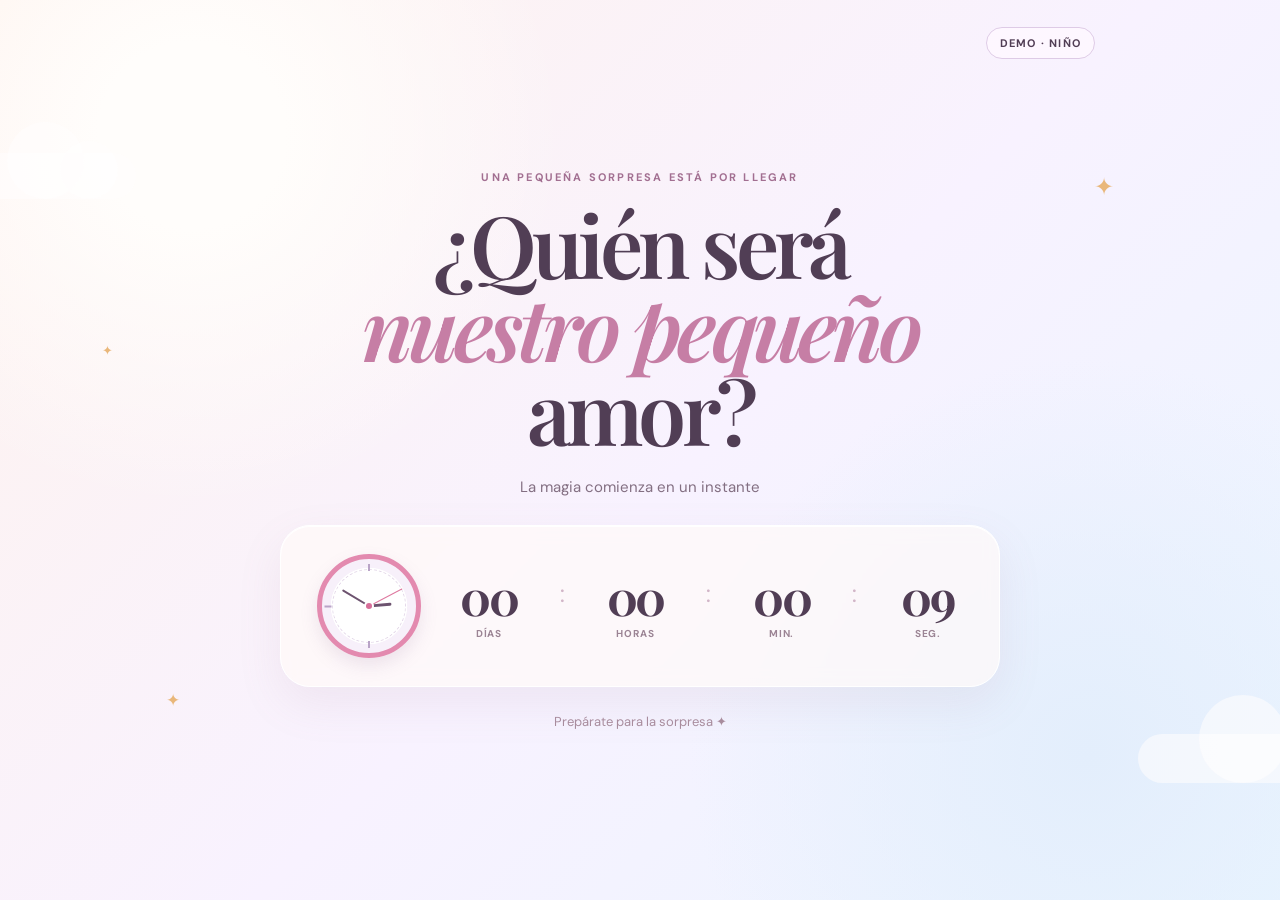
==== demo-boy/index.html @ 88965051 "Add boy and girl demo routes" ====
<!doctype html>
<html lang="es">
  <head>
    <meta charset="UTF-8" />
    <meta name="viewport" content="width=device-width, initial-scale=1.0" />
    <meta name="theme-color" content="#fff9f4" />
    <meta name="description" content="Demostración de revelación: niño." />
    <title>Una dulce sorpresa · Demo niño</title>
    <link rel="stylesheet" href="../assets/styles.css" />
  </head>
  <body>
    <canvas id="celebration-canvas" aria-hidden="true"></canvas>
    <div class="sky-decoration" aria-hidden="true"><span class="cloud cloud-one"></span><span class="cloud cloud-two"></span><span class="spark spark-one">✦</span><span class="spark spark-two">✦</span><span class="spark spark-three">✦</span></div>
    <main class="reveal-shell" aria-live="polite">
      <div class="demo-badge">Demo · niño</div><p class="eyebrow">Una pequeña sorpresa está por llegar</p>
      <h1 class="hero-title">¿Quién será<br /><em>nuestro pequeño</em><br />amor?</h1><p class="event-note">La magia comienza en un instante</p>
      <section class="countdown-card" aria-label="Cuenta regresiva"><div class="clock" aria-hidden="true"><span class="clock-dot"></span><span class="hand hand-hour"></span><span class="hand hand-minute"></span><span class="hand hand-second"></span><span class="tick t12"></span><span class="tick t3"></span><span class="tick t6"></span><span class="tick t9"></span></div><div class="counter" aria-label="Tiempo restante"><div><strong id="days">00</strong><span>días</span></div><i>:</i><div><strong id="hours">00</strong><span>horas</span></div><i>:</i><div><strong id="minutes">00</strong><span>min.</span></div><i>:</i><div><strong id="seconds">10</strong><span>seg.</span></div></div></section>
      <p class="tiny-note">Prepárate para la sorpresa ✦</p>
    </main>
    <section class="reveal-panel" aria-hidden="true"><div class="reveal-glow"></div><div class="balloon b-one"></div><div class="balloon b-two"></div><div class="balloon b-three"></div><div class="reveal-copy"><p class="eyebrow">La espera terminó</p><h2>¡Es un niño!</h2><p>Te esperamos con mucho amor.</p><button class="restart-button" id="restart" type="button">Ver la demo otra vez <span>↻</span></button></div></section>
    <script>window.REVEAL_CONFIG={mode:'demo',demoDurationMs:10000,result:'boy',title:'¡Es un niño!',subtitle:'Te esperamos con mucho amor.'};</script>
    <script src="../assets/reveal.js"></script>
  </body>
</html>
---- assets/styles.css ----
@import url('https://fonts.googleapis.com/css2?family=DM+Sans:wght@400;500;700&family=Playfair+Display:ital,wght@0,600;0,700;1,600&display=swap');
:root { --ink:#513e55; --peach:#f7ddd1; --lavender:#e9e0f5; --paper:#fffaf6; --pink:#ee95bc; --pink-deep:#bd4f85; }
* { box-sizing:border-box; }
body { margin:0; min-height:100vh; overflow-x:hidden; color:var(--ink); background:radial-gradient(circle at 15% 15%,#fffdfb 0 7%,transparent 28%),radial-gradient(circle at 85% 84%,#e3eefc 0,transparent 30%),linear-gradient(135deg,#fff3ed,#f8f2ff 53%,#e9f5ff); font-family:'DM Sans',sans-serif; }
.reveal-shell { width:min(910px,92vw); min-height:100vh; margin:auto; display:flex; flex-direction:column; align-items:center; justify-content:center; text-align:center; position:relative; z-index:2; padding:45px 0; }
.demo-badge { position:absolute; top:27px; right:0; border:1px solid #decbe6; background:#fff9ffb8; border-radius:999px; padding:8px 13px; font-size:11px; font-weight:700; letter-spacing:.11em; text-transform:uppercase; }
.eyebrow { margin:0 0 18px; color:#a26f91; font-size:11px; font-weight:700; text-transform:uppercase; letter-spacing:.2em; }
.hero-title { margin:0; font-family:'Playfair Display',Georgia,serif; font-size:clamp(44px,7.5vw,86px); font-weight:600; line-height:.97; letter-spacing:-.055em; }
.hero-title em { color:#c67ea5; font-weight:600; }
.event-note { margin:25px 0 28px; font-size:15px; color:#836f82; }
.countdown-card { width:min(720px,100%); padding:28px 36px; display:flex; align-items:center; gap:33px; border:1px solid #fff; border-radius:30px; background:#fffaf8b8; box-shadow:0 17px 45px #9d78921b, inset 0 1px #fff; backdrop-filter:blur(8px); }
.clock { flex:none; position:relative; width:104px; height:104px; border:5px solid #d4c4e2; border-radius:50%; background:radial-gradient(circle,#fff 0 57%,#f7f0fa 58%); box-shadow:0 8px 17px #8d709827; }
.clock::after { content:''; position:absolute; inset:10px; border:1px dashed #e4d8e9; border-radius:50%; }
.hand { transform-origin:50% 100%; position:absolute; left:calc(50% - 1px); bottom:50%; width:2px; background:#6d536f; z-index:2; border-radius:10px; transition:transform .1s linear; }
.hand-second { height:37px; background:#de789f; width:1px; left:50%; }.hand-minute { height:31px; }.hand-hour { height:22px; width:3px; left:calc(50% - 1.5px); }
.clock-dot { position:absolute; z-index:3; left:calc(50% - 5px); top:calc(50% - 5px); width:10px; height:10px; border:2px solid white; background:#d76e99; border-radius:50%; }.tick { position:absolute; z-index:1; background:#b9a4c7; width:2px; height:7px; left:calc(50% - 1px); }.t12 { top:5px }.t6 { bottom:5px }.t3 { right:5px; top:calc(50% - 3px); transform:rotate(90deg) }.t9 { left:5px; top:calc(50% - 3px); transform:rotate(90deg) }
.counter { flex:1; display:flex; justify-content:space-between; align-items:flex-start; text-align:center; }.counter div { min-width:70px; }.counter strong { display:block; font-family:'Playfair Display',serif; font-size:clamp(31px,4.2vw,48px); line-height:1; letter-spacing:-.05em; }.counter span { display:block; margin-top:7px; color:#9b8494; font-size:10px; font-weight:700; letter-spacing:.08em; text-transform:uppercase; }.counter i { color:#d2b6c8; font-size:24px; font-style:normal; padding-top:6px; }.tiny-note { margin:26px 0 0; color:#a98d9e; font-size:13px; }
.sky-decoration>* { position:fixed; pointer-events:none; }.cloud { border-radius:999px; background:#fffdfd92; filter:blur(.2px); }.cloud::before,.cloud::after { content:''; position:absolute; border-radius:50%; background:inherit; }.cloud-one { width:170px; height:46px; left:-34px; top:17%; }.cloud-one::before { width:77px; height:77px; left:41px; bottom:0; }.cloud-one::after { width:58px; height:58px; left:94px; bottom:0; }.cloud-two { width:180px; height:49px; right:-38px; bottom:13%; }.cloud-two::before { width:88px; height:88px; right:31px; bottom:0; }.spark { color:#e9b77a; font-size:24px; }.spark-one { top:19%; right:13%; }.spark-two { bottom:21%; left:13%; font-size:17px; }.spark-three { top:38%; left:8%; font-size:13px; }
.final-seconds .countdown-card { animation:pulse 1s ease-in-out infinite; }.final-seconds .clock { border-color:#e38aaf; } @keyframes pulse { 50% { transform:scale(1.018); box-shadow:0 12px 38px #d56d9e40; } }
.reveal-panel { position:fixed; inset:0; z-index:5; display:grid; place-items:center; background:linear-gradient(135deg,#ffe6ef,#f8c8dc 47%,#eaa1c6); clip-path:circle(0% at 50% 50%); transition:clip-path 1.25s cubic-bezier(.22,1,.36,1); overflow:hidden; }.revealed .reveal-panel { clip-path:circle(150% at 50% 50%); }.is-boy .reveal-panel { background:linear-gradient(135deg,#e2f4ff,#b9ddfa 47%,#7cbae8); }.reveal-glow { position:absolute; width:min(75vw,680px); aspect-ratio:1; border-radius:50%; background:#ffffff80; filter:blur(24px); }.reveal-copy { position:relative; text-align:center; padding:24px; }.reveal-copy .eyebrow { color:#a34b74; }.is-boy .reveal-copy .eyebrow { color:#316c9b; }.reveal-copy h2 { margin:0; font:600 clamp(58px,11vw,130px)/.9 'Playfair Display',serif; letter-spacing:-.075em; color:#9d3f6f; }.is-boy .reveal-copy h2 { color:#28628e; }.reveal-copy p:not(.eyebrow) { margin:22px 0 32px; font-size:18px; }.restart-button { display:inline-flex; gap:12px; justify-content:center; align-items:center; border:0; border-radius:999px; padding:14px 23px; background:#fffdfc; color:#88526c; font:700 13px 'DM Sans',sans-serif; letter-spacing:.03em; text-decoration:none; box-shadow:0 10px 24px #97507124; cursor:pointer; transition:transform .2s,box-shadow .2s; }.restart-button:hover { transform:translateY(-2px); box-shadow:0 14px 30px #97507136; }.restart-button span { font-size:18px; }.balloon { position:absolute; width:65px; height:80px; border-radius:50% 50% 48% 48%; background:#fff3f7a8; animation:float 4s ease-in-out infinite; }.balloon::after { content:''; position:absolute; left:50%; top:79px; width:1px; height:130px; background:#ffffff96; transform:rotate(5deg); }.b-one { top:14%; left:13%; }.b-two { top:19%; right:16%; width:42px; height:55px; animation-delay:-1.5s; }.b-three { bottom:14%; right:11%; width:74px; height:91px; animation-delay:-2.5s; }.is-boy .balloon { background:#edf8ffb5; } @keyframes float { 50% { transform:translateY(-20px) rotate(3deg); } }
#celebration-canvas { position:fixed; inset:0; z-index:10; pointer-events:none; }.landing { display:grid; place-items:center; }.landing-card { z-index:1; text-align:center; padding:45px 25px; }.landing-card h1 { margin:0; font:600 clamp(50px,8vw,88px)/.94 'Playfair Display',serif; letter-spacing:-.06em; }.landing-card p { margin:25px 0; color:#836f82; }.orb,.star { position:fixed; pointer-events:none; }.orb { border-radius:50%; filter:blur(.2px); }.orb-one { width:320px; height:320px; background:#f5d8e4a8; top:-90px; left:-75px; }.orb-two { width:260px; height:260px; background:#d9eafb; bottom:-80px; right:-50px; }.star { color:#e8b877; font-size:25px; }.s-one { top:22%; right:19%; }.s-two { bottom:23%; left:19%; }
@media (max-width:620px) { .reveal-shell { justify-content:flex-start; padding-top:110px; }.demo-badge { right:50%; transform:translateX(50%); }.countdown-card { padding:23px 12px 24px; flex-direction:column; gap:17px; border-radius:25px; }.clock { width:88px; height:88px; }.hand-second { height:30px; }.hand-minute { height:26px; }.hand-hour { height:18px; }.counter { width:100%; }.counter div { min-width:0; }.counter strong { font-size:32px; }.counter i { font-size:18px; }.counter span { font-size:8px; }.hero-title { font-size:49px; }.balloon { transform:scale(.75); }.b-one { left:0; }.b-two { right:2%; }.b-three { right:-2%; } }
@media (prefers-reduced-motion:reduce) { *,*::before,*::after { animation-duration:.001ms!important; transition-duration:.001ms!important; } }
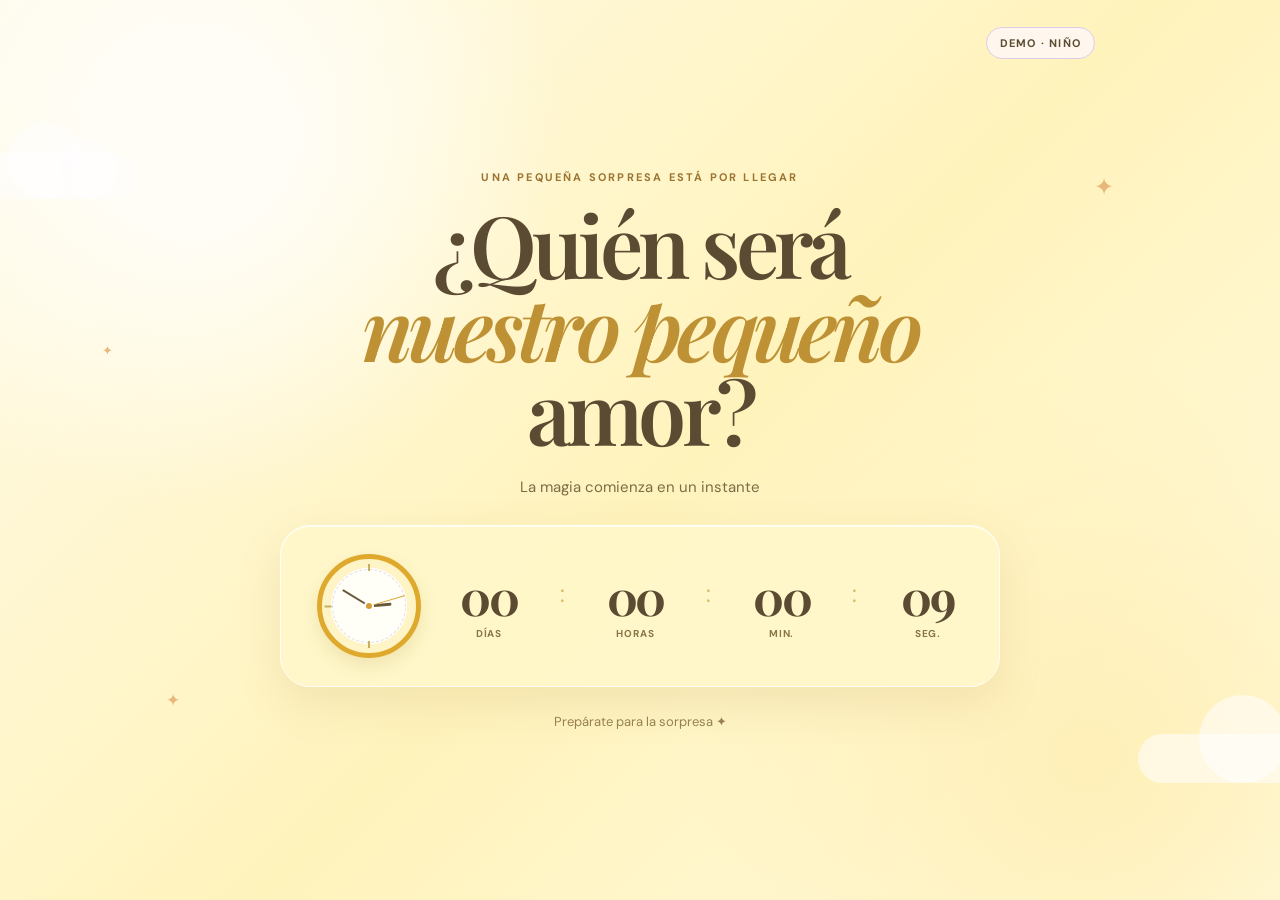
==== commit 644f6f46: "Use baby names in reveal messages" ====
--- a/demo-boy/index.html
+++ b/demo-boy/index.html
@@ -17,8 +17,8 @@
       <section class="countdown-card" aria-label="Cuenta regresiva"><div class="clock" aria-hidden="true"><span class="clock-dot"></span><span class="hand hand-hour"></span><span class="hand hand-minute"></span><span class="hand hand-second"></span><span class="tick t12"></span><span class="tick t3"></span><span class="tick t6"></span><span class="tick t9"></span></div><div class="counter" aria-label="Tiempo restante"><div><strong id="days">00</strong><span>días</span></div><i>:</i><div><strong id="hours">00</strong><span>horas</span></div><i>:</i><div><strong id="minutes">00</strong><span>min.</span></div><i>:</i><div><strong id="seconds">10</strong><span>seg.</span></div></div></section>
       <p class="tiny-note">Prepárate para la sorpresa ✦</p>
     </main>
-    <section class="reveal-panel" aria-hidden="true"><div class="reveal-glow"></div><div class="balloon b-one"></div><div class="balloon b-two"></div><div class="balloon b-three"></div><div class="reveal-copy"><p class="eyebrow">La espera terminó</p><h2>¡Es un niño!</h2><p>Te esperamos con mucho amor.</p><button class="restart-button" id="restart" type="button">Ver la demo otra vez <span>↻</span></button></div></section>
-    <script>window.REVEAL_CONFIG={mode:'demo',demoDurationMs:10000,result:'boy',title:'¡Es un niño!',subtitle:'Te esperamos con mucho amor.'};</script>
+    <section class="reveal-panel" aria-hidden="true"><div class="reveal-glow"></div><div class="balloon b-one"></div><div class="balloon b-two"></div><div class="balloon b-three"></div><div class="reveal-copy"><p class="eyebrow">La espera terminó</p><h2>Logan José</h2><p>Te esperamos con mucho amor.</p><button class="restart-button" id="restart" type="button">Ver la demo otra vez <span>↻</span></button></div></section>
+    <script>window.REVEAL_CONFIG={mode:'demo',demoDurationMs:10000,result:'boy',title:'Logan José',subtitle:'Te esperamos con mucho amor.'};</script>
     <script src="../assets/reveal.js"></script>
   </body>
 </html>
--- a/assets/styles.css
+++ b/assets/styles.css
@@ -1,22 +1,22 @@
 @import url('https://fonts.googleapis.com/css2?family=DM+Sans:wght@400;500;700&family=Playfair+Display:ital,wght@0,600;0,700;1,600&display=swap');
-:root { --ink:#513e55; --peach:#f7ddd1; --lavender:#e9e0f5; --paper:#fffaf6; --pink:#ee95bc; --pink-deep:#bd4f85; }
+:root { --ink:#5b4b32; --butter:#fff1a8; --butter-deep:#d5a83d; --paper:#fffdf4; }
 * { box-sizing:border-box; }
-body { margin:0; min-height:100vh; overflow-x:hidden; color:var(--ink); background:radial-gradient(circle at 15% 15%,#fffdfb 0 7%,transparent 28%),radial-gradient(circle at 85% 84%,#e3eefc 0,transparent 30%),linear-gradient(135deg,#fff3ed,#f8f2ff 53%,#e9f5ff); font-family:'DM Sans',sans-serif; }
+body { margin:0; min-height:100vh; overflow-x:hidden; color:var(--ink); background:radial-gradient(circle at 15% 15%,#fffdf6 0 7%,transparent 28%),radial-gradient(circle at 85% 84%,#fff0b8 0,transparent 30%),linear-gradient(135deg,#fffbea,#fff3bc 53%,#fff9df); font-family:'DM Sans',sans-serif; }
 .reveal-shell { width:min(910px,92vw); min-height:100vh; margin:auto; display:flex; flex-direction:column; align-items:center; justify-content:center; text-align:center; position:relative; z-index:2; padding:45px 0; }
 .demo-badge { position:absolute; top:27px; right:0; border:1px solid #decbe6; background:#fff9ffb8; border-radius:999px; padding:8px 13px; font-size:11px; font-weight:700; letter-spacing:.11em; text-transform:uppercase; }
-.eyebrow { margin:0 0 18px; color:#a26f91; font-size:11px; font-weight:700; text-transform:uppercase; letter-spacing:.2em; }
+.eyebrow { margin:0 0 18px; color:#9b7432; font-size:11px; font-weight:700; text-transform:uppercase; letter-spacing:.2em; }
 .hero-title { margin:0; font-family:'Playfair Display',Georgia,serif; font-size:clamp(44px,7.5vw,86px); font-weight:600; line-height:.97; letter-spacing:-.055em; }
-.hero-title em { color:#c67ea5; font-weight:600; }
-.event-note { margin:25px 0 28px; font-size:15px; color:#836f82; }
-.countdown-card { width:min(720px,100%); padding:28px 36px; display:flex; align-items:center; gap:33px; border:1px solid #fff; border-radius:30px; background:#fffaf8b8; box-shadow:0 17px 45px #9d78921b, inset 0 1px #fff; backdrop-filter:blur(8px); }
-.clock { flex:none; position:relative; width:104px; height:104px; border:5px solid #d4c4e2; border-radius:50%; background:radial-gradient(circle,#fff 0 57%,#f7f0fa 58%); box-shadow:0 8px 17px #8d709827; }
+.hero-title em { color:#bf9135; font-weight:600; }
+.event-note { margin:25px 0 28px; font-size:15px; color:#7d6c46; }
+.countdown-card { width:min(720px,100%); padding:28px 36px; display:flex; align-items:center; gap:33px; border:1px solid #fffdf4; border-radius:30px; background:#fff7cbd9; box-shadow:0 17px 45px #9c7b2c20, inset 0 1px #fffef3; backdrop-filter:blur(8px); }
+.clock { flex:none; position:relative; width:104px; height:104px; border:5px solid #e5c662; border-radius:50%; background:radial-gradient(circle,#fffef7 0 57%,#fff4c5 58%); box-shadow:0 8px 17px #9c7b2c27; }
 .clock::after { content:''; position:absolute; inset:10px; border:1px dashed #e4d8e9; border-radius:50%; }
-.hand { transform-origin:50% 100%; position:absolute; left:calc(50% - 1px); bottom:50%; width:2px; background:#6d536f; z-index:2; border-radius:10px; transition:transform .1s linear; }
-.hand-second { height:37px; background:#de789f; width:1px; left:50%; }.hand-minute { height:31px; }.hand-hour { height:22px; width:3px; left:calc(50% - 1.5px); }
-.clock-dot { position:absolute; z-index:3; left:calc(50% - 5px); top:calc(50% - 5px); width:10px; height:10px; border:2px solid white; background:#d76e99; border-radius:50%; }.tick { position:absolute; z-index:1; background:#b9a4c7; width:2px; height:7px; left:calc(50% - 1px); }.t12 { top:5px }.t6 { bottom:5px }.t3 { right:5px; top:calc(50% - 3px); transform:rotate(90deg) }.t9 { left:5px; top:calc(50% - 3px); transform:rotate(90deg) }
-.counter { flex:1; display:flex; justify-content:space-between; align-items:flex-start; text-align:center; }.counter div { min-width:70px; }.counter strong { display:block; font-family:'Playfair Display',serif; font-size:clamp(31px,4.2vw,48px); line-height:1; letter-spacing:-.05em; }.counter span { display:block; margin-top:7px; color:#9b8494; font-size:10px; font-weight:700; letter-spacing:.08em; text-transform:uppercase; }.counter i { color:#d2b6c8; font-size:24px; font-style:normal; padding-top:6px; }.tiny-note { margin:26px 0 0; color:#a98d9e; font-size:13px; }
+.hand { transform-origin:50% 100%; position:absolute; left:calc(50% - 1px); bottom:50%; width:2px; background:#68593b; z-index:2; border-radius:10px; transition:transform .1s linear; }
+.hand-second { height:37px; background:#d7a72e; width:1px; left:50%; }.hand-minute { height:31px; }.hand-hour { height:22px; width:3px; left:calc(50% - 1.5px); }
+.clock-dot { position:absolute; z-index:3; left:calc(50% - 5px); top:calc(50% - 5px); width:10px; height:10px; border:2px solid white; background:#d1a035; border-radius:50%; }.tick { position:absolute; z-index:1; background:#c7af62; width:2px; height:7px; left:calc(50% - 1px); }.t12 { top:5px }.t6 { bottom:5px }.t3 { right:5px; top:calc(50% - 3px); transform:rotate(90deg) }.t9 { left:5px; top:calc(50% - 3px); transform:rotate(90deg) }
+.counter { flex:1; display:flex; justify-content:space-between; align-items:flex-start; text-align:center; }.counter div { min-width:70px; }.counter strong { display:block; font-family:'Playfair Display',serif; font-size:clamp(31px,4.2vw,48px); line-height:1; letter-spacing:-.05em; }.counter span { display:block; margin-top:7px; color:#897646; font-size:10px; font-weight:700; letter-spacing:.08em; text-transform:uppercase; }.counter i { color:#d6bd69; font-size:24px; font-style:normal; padding-top:6px; }.tiny-note { margin:26px 0 0; color:#988250; font-size:13px; }
 .sky-decoration>* { position:fixed; pointer-events:none; }.cloud { border-radius:999px; background:#fffdfd92; filter:blur(.2px); }.cloud::before,.cloud::after { content:''; position:absolute; border-radius:50%; background:inherit; }.cloud-one { width:170px; height:46px; left:-34px; top:17%; }.cloud-one::before { width:77px; height:77px; left:41px; bottom:0; }.cloud-one::after { width:58px; height:58px; left:94px; bottom:0; }.cloud-two { width:180px; height:49px; right:-38px; bottom:13%; }.cloud-two::before { width:88px; height:88px; right:31px; bottom:0; }.spark { color:#e9b77a; font-size:24px; }.spark-one { top:19%; right:13%; }.spark-two { bottom:21%; left:13%; font-size:17px; }.spark-three { top:38%; left:8%; font-size:13px; }
-.final-seconds .countdown-card { animation:pulse 1s ease-in-out infinite; }.final-seconds .clock { border-color:#e38aaf; } @keyframes pulse { 50% { transform:scale(1.018); box-shadow:0 12px 38px #d56d9e40; } }
+.final-seconds .countdown-card { animation:pulse 1s ease-in-out infinite; }.final-seconds .clock { border-color:#dea92c; } @keyframes pulse { 50% { transform:scale(1.018); box-shadow:0 12px 38px #d5a32c40; } }
 .reveal-panel { position:fixed; inset:0; z-index:5; display:grid; place-items:center; background:linear-gradient(135deg,#ffe6ef,#f8c8dc 47%,#eaa1c6); clip-path:circle(0% at 50% 50%); transition:clip-path 1.25s cubic-bezier(.22,1,.36,1); overflow:hidden; }.revealed .reveal-panel { clip-path:circle(150% at 50% 50%); }.is-boy .reveal-panel { background:linear-gradient(135deg,#e2f4ff,#b9ddfa 47%,#7cbae8); }.reveal-glow { position:absolute; width:min(75vw,680px); aspect-ratio:1; border-radius:50%; background:#ffffff80; filter:blur(24px); }.reveal-copy { position:relative; text-align:center; padding:24px; }.reveal-copy .eyebrow { color:#a34b74; }.is-boy .reveal-copy .eyebrow { color:#316c9b; }.reveal-copy h2 { margin:0; font:600 clamp(58px,11vw,130px)/.9 'Playfair Display',serif; letter-spacing:-.075em; color:#9d3f6f; }.is-boy .reveal-copy h2 { color:#28628e; }.reveal-copy p:not(.eyebrow) { margin:22px 0 32px; font-size:18px; }.restart-button { display:inline-flex; gap:12px; justify-content:center; align-items:center; border:0; border-radius:999px; padding:14px 23px; background:#fffdfc; color:#88526c; font:700 13px 'DM Sans',sans-serif; letter-spacing:.03em; text-decoration:none; box-shadow:0 10px 24px #97507124; cursor:pointer; transition:transform .2s,box-shadow .2s; }.restart-button:hover { transform:translateY(-2px); box-shadow:0 14px 30px #97507136; }.restart-button span { font-size:18px; }.balloon { position:absolute; width:65px; height:80px; border-radius:50% 50% 48% 48%; background:#fff3f7a8; animation:float 4s ease-in-out infinite; }.balloon::after { content:''; position:absolute; left:50%; top:79px; width:1px; height:130px; background:#ffffff96; transform:rotate(5deg); }.b-one { top:14%; left:13%; }.b-two { top:19%; right:16%; width:42px; height:55px; animation-delay:-1.5s; }.b-three { bottom:14%; right:11%; width:74px; height:91px; animation-delay:-2.5s; }.is-boy .balloon { background:#edf8ffb5; } @keyframes float { 50% { transform:translateY(-20px) rotate(3deg); } }
 #celebration-canvas { position:fixed; inset:0; z-index:10; pointer-events:none; }.landing { display:grid; place-items:center; }.landing-card { z-index:1; text-align:center; padding:45px 25px; }.landing-card h1 { margin:0; font:600 clamp(50px,8vw,88px)/.94 'Playfair Display',serif; letter-spacing:-.06em; }.landing-card p { margin:25px 0; color:#836f82; }.orb,.star { position:fixed; pointer-events:none; }.orb { border-radius:50%; filter:blur(.2px); }.orb-one { width:320px; height:320px; background:#f5d8e4a8; top:-90px; left:-75px; }.orb-two { width:260px; height:260px; background:#d9eafb; bottom:-80px; right:-50px; }.star { color:#e8b877; font-size:25px; }.s-one { top:22%; right:19%; }.s-two { bottom:23%; left:19%; }
 @media (max-width:620px) { .reveal-shell { justify-content:flex-start; padding-top:110px; }.demo-badge { right:50%; transform:translateX(50%); }.countdown-card { padding:23px 12px 24px; flex-direction:column; gap:17px; border-radius:25px; }.clock { width:88px; height:88px; }.hand-second { height:30px; }.hand-minute { height:26px; }.hand-hour { height:18px; }.counter { width:100%; }.counter div { min-width:0; }.counter strong { font-size:32px; }.counter i { font-size:18px; }.counter span { font-size:8px; }.hero-title { font-size:49px; }.balloon { transform:scale(.75); }.b-one { left:0; }.b-two { right:2%; }.b-three { right:-2%; } }
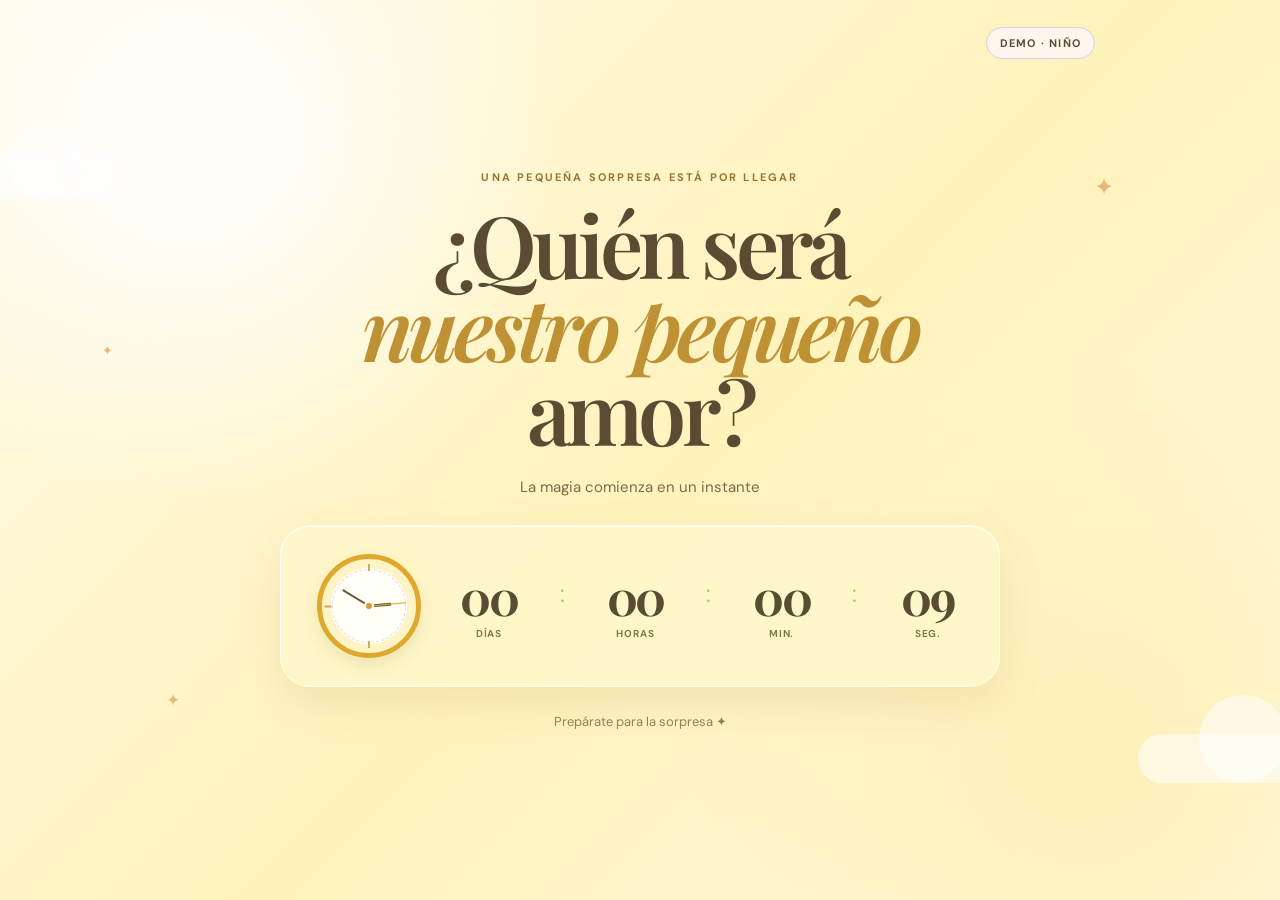
==== commit f4f9f025: "Bust cached static assets" ====
--- a/demo-boy/index.html
+++ b/demo-boy/index.html
@@ -6,7 +6,7 @@
     <meta name="theme-color" content="#fff9f4" />
     <meta name="description" content="Demostración de revelación: niño." />
     <title>Una dulce sorpresa · Demo niño</title>
-    <link rel="stylesheet" href="../assets/styles.css" />
+    <link rel="stylesheet" href="../assets/styles.css?v=55518cf" />
   </head>
   <body>
     <canvas id="celebration-canvas" aria-hidden="true"></canvas>
@@ -19,6 +19,6 @@
     </main>
     <section class="reveal-panel" aria-hidden="true"><div class="reveal-glow"></div><div class="balloon b-one"></div><div class="balloon b-two"></div><div class="balloon b-three"></div><div class="reveal-copy"><p class="eyebrow">La espera terminó</p><h2>Logan José</h2><p>Te esperamos con mucho amor.</p><button class="restart-button" id="restart" type="button">Ver la demo otra vez <span>↻</span></button></div></section>
     <script>window.REVEAL_CONFIG={mode:'demo',demoDurationMs:10000,result:'boy',title:'Logan José',subtitle:'Te esperamos con mucho amor.'};</script>
-    <script src="../assets/reveal.js"></script>
+    <script src="../assets/reveal.js?v=55518cf"></script>
   </body>
 </html>
--- a/assets/styles.css
+++ b/assets/styles.css
@@ -15,9 +15,10 @@
 .hand-second { height:37px; background:#d7a72e; width:1px; left:50%; }.hand-minute { height:31px; }.hand-hour { height:22px; width:3px; left:calc(50% - 1.5px); }
 .clock-dot { position:absolute; z-index:3; left:calc(50% - 5px); top:calc(50% - 5px); width:10px; height:10px; border:2px solid white; background:#d1a035; border-radius:50%; }.tick { position:absolute; z-index:1; background:#c7af62; width:2px; height:7px; left:calc(50% - 1px); }.t12 { top:5px }.t6 { bottom:5px }.t3 { right:5px; top:calc(50% - 3px); transform:rotate(90deg) }.t9 { left:5px; top:calc(50% - 3px); transform:rotate(90deg) }
 .counter { flex:1; display:flex; justify-content:space-between; align-items:flex-start; text-align:center; }.counter div { min-width:70px; }.counter strong { display:block; font-family:'Playfair Display',serif; font-size:clamp(31px,4.2vw,48px); line-height:1; letter-spacing:-.05em; }.counter span { display:block; margin-top:7px; color:#897646; font-size:10px; font-weight:700; letter-spacing:.08em; text-transform:uppercase; }.counter i { color:#d6bd69; font-size:24px; font-style:normal; padding-top:6px; }.tiny-note { margin:26px 0 0; color:#988250; font-size:13px; }
+.vote-card { width:min(590px,100%); margin-top:25px; padding:25px 28px; border:1px solid #fffdf3; border-radius:27px; background:#fffbe7b8; box-shadow:0 13px 35px #9d7d2a17, inset 0 1px #fff; }.vote-card .eyebrow { margin-bottom:8px; }.vote-card h2 { margin:0; font:600 clamp(27px,4vw,36px)/1 'Playfair Display',serif; letter-spacing:-.04em; }.vote-intro { margin:10px 0 17px; color:#7d6c46; font-size:14px; }.vote-buttons { display:grid; grid-template-columns:1fr 1fr; gap:10px; }.vote-button { min-height:49px; padding:11px 12px; border:1px solid #ead88b; border-radius:15px; background:#fffdf5; color:#614d2c; font:700 13px 'DM Sans',sans-serif; cursor:pointer; transition:transform .2s, box-shadow .2s, border-color .2s; }.vote-button:hover:not(:disabled) { transform:translateY(-2px); box-shadow:0 8px 16px #a4822b24; border-color:#cda64a; }.vote-button span { color:#d0a231; margin-right:4px; }.girl-vote span { color:#d77c9e; }.vote-button:disabled { cursor:default; opacity:.68; }.vote-button.is-selected { border-color:#bd9132; background:#fff2b1; opacity:1; }.vote-status { min-height:18px; margin:15px 0 5px; color:#897646; font-size:12px; }.vote-results { display:grid; grid-template-columns:1fr 1fr; gap:14px; margin-top:10px; text-align:left; }.vote-tally { min-width:0; padding:12px; border-radius:16px; background:#fffdf599; }.vote-tally p { margin:8px 0 0; color:#745d34; font-size:11px; }.vote-tally strong { font:700 21px 'Playfair Display',serif; }.vote-icon-row { display:flex; min-height:27px; flex-wrap:wrap; align-items:flex-end; gap:3px; }.vote-icon { position:relative; display:inline-block; flex:none; width:13px; height:24px; filter:drop-shadow(0 2px 1px #6e542215); }.tie::before { content:''; position:absolute; top:0; left:3px; width:7px; height:7px; background:var(--vote-color); transform:rotate(45deg); border-radius:2px; }.tie::after { content:''; position:absolute; top:7px; left:3px; width:7px; height:15px; background:var(--vote-color); clip-path:polygon(0 0,100% 0,78% 64%,50% 100%,22% 64%); }.dress::before { content:''; position:absolute; top:1px; left:4px; width:5px; height:7px; background:var(--vote-color); border-radius:4px 4px 1px 1px; }.dress::after { content:''; position:absolute; top:7px; left:0; width:13px; height:15px; background:var(--vote-color); clip-path:polygon(32% 0,68% 0,100% 100%,0 100%); border-radius:0 0 2px 2px; }.more-votes { padding:5px 2px 0 3px; color:#8b7446; font-size:10px; font-weight:700; }.voting-closed { opacity:.78; }
 .sky-decoration>* { position:fixed; pointer-events:none; }.cloud { border-radius:999px; background:#fffdfd92; filter:blur(.2px); }.cloud::before,.cloud::after { content:''; position:absolute; border-radius:50%; background:inherit; }.cloud-one { width:170px; height:46px; left:-34px; top:17%; }.cloud-one::before { width:77px; height:77px; left:41px; bottom:0; }.cloud-one::after { width:58px; height:58px; left:94px; bottom:0; }.cloud-two { width:180px; height:49px; right:-38px; bottom:13%; }.cloud-two::before { width:88px; height:88px; right:31px; bottom:0; }.spark { color:#e9b77a; font-size:24px; }.spark-one { top:19%; right:13%; }.spark-two { bottom:21%; left:13%; font-size:17px; }.spark-three { top:38%; left:8%; font-size:13px; }
 .final-seconds .countdown-card { animation:pulse 1s ease-in-out infinite; }.final-seconds .clock { border-color:#dea92c; } @keyframes pulse { 50% { transform:scale(1.018); box-shadow:0 12px 38px #d5a32c40; } }
 .reveal-panel { position:fixed; inset:0; z-index:5; display:grid; place-items:center; background:linear-gradient(135deg,#ffe6ef,#f8c8dc 47%,#eaa1c6); clip-path:circle(0% at 50% 50%); transition:clip-path 1.25s cubic-bezier(.22,1,.36,1); overflow:hidden; }.revealed .reveal-panel { clip-path:circle(150% at 50% 50%); }.is-boy .reveal-panel { background:linear-gradient(135deg,#e2f4ff,#b9ddfa 47%,#7cbae8); }.reveal-glow { position:absolute; width:min(75vw,680px); aspect-ratio:1; border-radius:50%; background:#ffffff80; filter:blur(24px); }.reveal-copy { position:relative; text-align:center; padding:24px; }.reveal-copy .eyebrow { color:#a34b74; }.is-boy .reveal-copy .eyebrow { color:#316c9b; }.reveal-copy h2 { margin:0; font:600 clamp(58px,11vw,130px)/.9 'Playfair Display',serif; letter-spacing:-.075em; color:#9d3f6f; }.is-boy .reveal-copy h2 { color:#28628e; }.reveal-copy p:not(.eyebrow) { margin:22px 0 32px; font-size:18px; }.restart-button { display:inline-flex; gap:12px; justify-content:center; align-items:center; border:0; border-radius:999px; padding:14px 23px; background:#fffdfc; color:#88526c; font:700 13px 'DM Sans',sans-serif; letter-spacing:.03em; text-decoration:none; box-shadow:0 10px 24px #97507124; cursor:pointer; transition:transform .2s,box-shadow .2s; }.restart-button:hover { transform:translateY(-2px); box-shadow:0 14px 30px #97507136; }.restart-button span { font-size:18px; }.balloon { position:absolute; width:65px; height:80px; border-radius:50% 50% 48% 48%; background:#fff3f7a8; animation:float 4s ease-in-out infinite; }.balloon::after { content:''; position:absolute; left:50%; top:79px; width:1px; height:130px; background:#ffffff96; transform:rotate(5deg); }.b-one { top:14%; left:13%; }.b-two { top:19%; right:16%; width:42px; height:55px; animation-delay:-1.5s; }.b-three { bottom:14%; right:11%; width:74px; height:91px; animation-delay:-2.5s; }.is-boy .balloon { background:#edf8ffb5; } @keyframes float { 50% { transform:translateY(-20px) rotate(3deg); } }
 #celebration-canvas { position:fixed; inset:0; z-index:10; pointer-events:none; }.landing { display:grid; place-items:center; }.landing-card { z-index:1; text-align:center; padding:45px 25px; }.landing-card h1 { margin:0; font:600 clamp(50px,8vw,88px)/.94 'Playfair Display',serif; letter-spacing:-.06em; }.landing-card p { margin:25px 0; color:#836f82; }.orb,.star { position:fixed; pointer-events:none; }.orb { border-radius:50%; filter:blur(.2px); }.orb-one { width:320px; height:320px; background:#f5d8e4a8; top:-90px; left:-75px; }.orb-two { width:260px; height:260px; background:#d9eafb; bottom:-80px; right:-50px; }.star { color:#e8b877; font-size:25px; }.s-one { top:22%; right:19%; }.s-two { bottom:23%; left:19%; }
-@media (max-width:620px) { .reveal-shell { justify-content:flex-start; padding-top:110px; }.demo-badge { right:50%; transform:translateX(50%); }.countdown-card { padding:23px 12px 24px; flex-direction:column; gap:17px; border-radius:25px; }.clock { width:88px; height:88px; }.hand-second { height:30px; }.hand-minute { height:26px; }.hand-hour { height:18px; }.counter { width:100%; }.counter div { min-width:0; }.counter strong { font-size:32px; }.counter i { font-size:18px; }.counter span { font-size:8px; }.hero-title { font-size:49px; }.balloon { transform:scale(.75); }.b-one { left:0; }.b-two { right:2%; }.b-three { right:-2%; } }
+@media (max-width:620px) { .reveal-shell { justify-content:flex-start; padding-top:110px; }.demo-badge { right:50%; transform:translateX(50%); }.countdown-card { padding:23px 12px 24px; flex-direction:column; gap:17px; border-radius:25px; }.clock { width:88px; height:88px; }.hand-second { height:30px; }.hand-minute { height:26px; }.hand-hour { height:18px; }.counter { width:100%; }.counter div { min-width:0; }.counter strong { font-size:32px; }.counter i { font-size:18px; }.counter span { font-size:8px; }.hero-title { font-size:49px; }.vote-card { padding:23px 15px; }.vote-buttons { grid-template-columns:1fr; }.vote-results { gap:8px; }.vote-tally { padding:10px; }.balloon { transform:scale(.75); }.b-one { left:0; }.b-two { right:2%; }.b-three { right:-2%; } }
 @media (prefers-reduced-motion:reduce) { *,*::before,*::after { animation-duration:.001ms!important; transition-duration:.001ms!important; } }
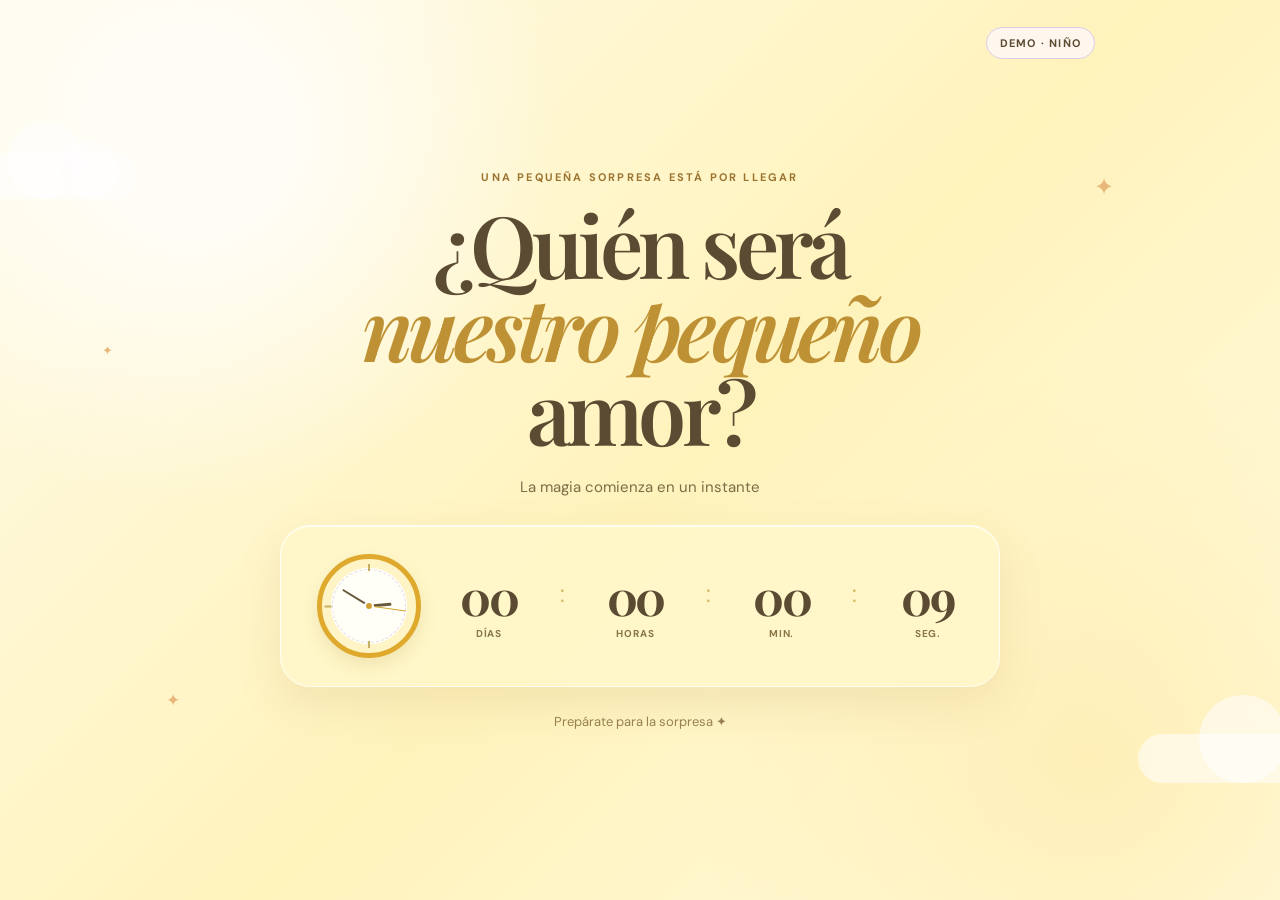
==== commit 425c68fb: "Refine vote icons and confirmation copy" ====
--- a/demo-boy/index.html
+++ b/demo-boy/index.html
@@ -6,7 +6,7 @@
     <meta name="theme-color" content="#fff9f4" />
     <meta name="description" content="Demostración de revelación: niño." />
     <title>Una dulce sorpresa · Demo niño</title>
-    <link rel="stylesheet" href="../assets/styles.css?v=55518cf" />
+    <link rel="stylesheet" href="../assets/styles.css?v=svg-icons-v1" />
   </head>
   <body>
     <canvas id="celebration-canvas" aria-hidden="true"></canvas>
@@ -19,6 +19,6 @@
     </main>
     <section class="reveal-panel" aria-hidden="true"><div class="reveal-glow"></div><div class="balloon b-one"></div><div class="balloon b-two"></div><div class="balloon b-three"></div><div class="reveal-copy"><p class="eyebrow">La espera terminó</p><h2>Logan José</h2><p>Te esperamos con mucho amor.</p><button class="restart-button" id="restart" type="button">Ver la demo otra vez <span>↻</span></button></div></section>
     <script>window.REVEAL_CONFIG={mode:'demo',demoDurationMs:10000,result:'boy',title:'Logan José',subtitle:'Te esperamos con mucho amor.'};</script>
-    <script src="../assets/reveal.js?v=55518cf"></script>
+    <script src="../assets/reveal.js?v=svg-icons-v1"></script>
   </body>
 </html>
--- a/assets/styles.css
+++ b/assets/styles.css
@@ -15,7 +15,7 @@
 .hand-second { height:37px; background:#d7a72e; width:1px; left:50%; }.hand-minute { height:31px; }.hand-hour { height:22px; width:3px; left:calc(50% - 1.5px); }
 .clock-dot { position:absolute; z-index:3; left:calc(50% - 5px); top:calc(50% - 5px); width:10px; height:10px; border:2px solid white; background:#d1a035; border-radius:50%; }.tick { position:absolute; z-index:1; background:#c7af62; width:2px; height:7px; left:calc(50% - 1px); }.t12 { top:5px }.t6 { bottom:5px }.t3 { right:5px; top:calc(50% - 3px); transform:rotate(90deg) }.t9 { left:5px; top:calc(50% - 3px); transform:rotate(90deg) }
 .counter { flex:1; display:flex; justify-content:space-between; align-items:flex-start; text-align:center; }.counter div { min-width:70px; }.counter strong { display:block; font-family:'Playfair Display',serif; font-size:clamp(31px,4.2vw,48px); line-height:1; letter-spacing:-.05em; }.counter span { display:block; margin-top:7px; color:#897646; font-size:10px; font-weight:700; letter-spacing:.08em; text-transform:uppercase; }.counter i { color:#d6bd69; font-size:24px; font-style:normal; padding-top:6px; }.tiny-note { margin:26px 0 0; color:#988250; font-size:13px; }
-.vote-card { width:min(590px,100%); margin-top:25px; padding:25px 28px; border:1px solid #fffdf3; border-radius:27px; background:#fffbe7b8; box-shadow:0 13px 35px #9d7d2a17, inset 0 1px #fff; }.vote-card .eyebrow { margin-bottom:8px; }.vote-card h2 { margin:0; font:600 clamp(27px,4vw,36px)/1 'Playfair Display',serif; letter-spacing:-.04em; }.vote-intro { margin:10px 0 17px; color:#7d6c46; font-size:14px; }.vote-buttons { display:grid; grid-template-columns:1fr 1fr; gap:10px; }.vote-button { min-height:49px; padding:11px 12px; border:1px solid #ead88b; border-radius:15px; background:#fffdf5; color:#614d2c; font:700 13px 'DM Sans',sans-serif; cursor:pointer; transition:transform .2s, box-shadow .2s, border-color .2s; }.vote-button:hover:not(:disabled) { transform:translateY(-2px); box-shadow:0 8px 16px #a4822b24; border-color:#cda64a; }.vote-button span { color:#d0a231; margin-right:4px; }.girl-vote span { color:#d77c9e; }.vote-button:disabled { cursor:default; opacity:.68; }.vote-button.is-selected { border-color:#bd9132; background:#fff2b1; opacity:1; }.vote-status { min-height:18px; margin:15px 0 5px; color:#897646; font-size:12px; }.vote-results { display:grid; grid-template-columns:1fr 1fr; gap:14px; margin-top:10px; text-align:left; }.vote-tally { min-width:0; padding:12px; border-radius:16px; background:#fffdf599; }.vote-tally p { margin:8px 0 0; color:#745d34; font-size:11px; }.vote-tally strong { font:700 21px 'Playfair Display',serif; }.vote-icon-row { display:flex; min-height:27px; flex-wrap:wrap; align-items:flex-end; gap:3px; }.vote-icon { position:relative; display:inline-block; flex:none; width:13px; height:24px; filter:drop-shadow(0 2px 1px #6e542215); }.tie::before { content:''; position:absolute; top:0; left:3px; width:7px; height:7px; background:var(--vote-color); transform:rotate(45deg); border-radius:2px; }.tie::after { content:''; position:absolute; top:7px; left:3px; width:7px; height:15px; background:var(--vote-color); clip-path:polygon(0 0,100% 0,78% 64%,50% 100%,22% 64%); }.dress::before { content:''; position:absolute; top:1px; left:4px; width:5px; height:7px; background:var(--vote-color); border-radius:4px 4px 1px 1px; }.dress::after { content:''; position:absolute; top:7px; left:0; width:13px; height:15px; background:var(--vote-color); clip-path:polygon(32% 0,68% 0,100% 100%,0 100%); border-radius:0 0 2px 2px; }.more-votes { padding:5px 2px 0 3px; color:#8b7446; font-size:10px; font-weight:700; }.voting-closed { opacity:.78; }
+.vote-card { width:min(590px,100%); margin-top:25px; padding:25px 28px; border:1px solid #fffdf3; border-radius:27px; background:#fffbe7b8; box-shadow:0 13px 35px #9d7d2a17, inset 0 1px #fff; }.vote-card .eyebrow { margin-bottom:8px; }.vote-card h2 { margin:0; font:600 clamp(27px,4vw,36px)/1 'Playfair Display',serif; letter-spacing:-.04em; }.vote-intro { margin:10px 0 17px; color:#7d6c46; font-size:14px; }.vote-buttons { display:grid; grid-template-columns:1fr 1fr; gap:10px; }.vote-button { min-height:49px; padding:11px 12px; border:1px solid #ead88b; border-radius:15px; background:#fffdf5; color:#614d2c; font:700 13px 'DM Sans',sans-serif; cursor:pointer; transition:transform .2s, box-shadow .2s, border-color .2s; }.vote-button:hover:not(:disabled) { transform:translateY(-2px); box-shadow:0 8px 16px #a4822b24; border-color:#cda64a; }.vote-button span { color:#d0a231; margin-right:4px; }.girl-vote span { color:#d77c9e; }.vote-button:disabled { cursor:default; opacity:.68; }.vote-button.is-selected { border-color:#bd9132; background:#fff2b1; opacity:1; }.vote-status { min-height:18px; margin:15px 0 5px; color:#897646; font-size:12px; }.vote-results { display:grid; grid-template-columns:1fr 1fr; gap:14px; margin-top:10px; text-align:left; }.vote-tally { min-width:0; padding:12px; border-radius:16px; background:#fffdf599; }.vote-tally p { margin:8px 0 0; color:#745d34; font-size:11px; }.vote-tally strong { font:700 21px 'Playfair Display',serif; }.vote-icon-row { display:flex; min-height:27px; flex-wrap:wrap; align-items:flex-end; gap:3px; }.vote-icon { display:inline-block; flex:none; width:13px; height:25px; filter:drop-shadow(0 2px 1px #6e542220); }.vote-icon svg { display:block; width:100%; height:100%; }.vote-icon path:first-child { fill:var(--vote-color); }.vote-icon .icon-shine { fill:#fff; opacity:.25; }.more-votes { padding:5px 2px 0 3px; color:#8b7446; font-size:10px; font-weight:700; }.voting-closed { opacity:.78; }
 .sky-decoration>* { position:fixed; pointer-events:none; }.cloud { border-radius:999px; background:#fffdfd92; filter:blur(.2px); }.cloud::before,.cloud::after { content:''; position:absolute; border-radius:50%; background:inherit; }.cloud-one { width:170px; height:46px; left:-34px; top:17%; }.cloud-one::before { width:77px; height:77px; left:41px; bottom:0; }.cloud-one::after { width:58px; height:58px; left:94px; bottom:0; }.cloud-two { width:180px; height:49px; right:-38px; bottom:13%; }.cloud-two::before { width:88px; height:88px; right:31px; bottom:0; }.spark { color:#e9b77a; font-size:24px; }.spark-one { top:19%; right:13%; }.spark-two { bottom:21%; left:13%; font-size:17px; }.spark-three { top:38%; left:8%; font-size:13px; }
 .final-seconds .countdown-card { animation:pulse 1s ease-in-out infinite; }.final-seconds .clock { border-color:#dea92c; } @keyframes pulse { 50% { transform:scale(1.018); box-shadow:0 12px 38px #d5a32c40; } }
 .reveal-panel { position:fixed; inset:0; z-index:5; display:grid; place-items:center; background:linear-gradient(135deg,#ffe6ef,#f8c8dc 47%,#eaa1c6); clip-path:circle(0% at 50% 50%); transition:clip-path 1.25s cubic-bezier(.22,1,.36,1); overflow:hidden; }.revealed .reveal-panel { clip-path:circle(150% at 50% 50%); }.is-boy .reveal-panel { background:linear-gradient(135deg,#e2f4ff,#b9ddfa 47%,#7cbae8); }.reveal-glow { position:absolute; width:min(75vw,680px); aspect-ratio:1; border-radius:50%; background:#ffffff80; filter:blur(24px); }.reveal-copy { position:relative; text-align:center; padding:24px; }.reveal-copy .eyebrow { color:#a34b74; }.is-boy .reveal-copy .eyebrow { color:#316c9b; }.reveal-copy h2 { margin:0; font:600 clamp(58px,11vw,130px)/.9 'Playfair Display',serif; letter-spacing:-.075em; color:#9d3f6f; }.is-boy .reveal-copy h2 { color:#28628e; }.reveal-copy p:not(.eyebrow) { margin:22px 0 32px; font-size:18px; }.restart-button { display:inline-flex; gap:12px; justify-content:center; align-items:center; border:0; border-radius:999px; padding:14px 23px; background:#fffdfc; color:#88526c; font:700 13px 'DM Sans',sans-serif; letter-spacing:.03em; text-decoration:none; box-shadow:0 10px 24px #97507124; cursor:pointer; transition:transform .2s,box-shadow .2s; }.restart-button:hover { transform:translateY(-2px); box-shadow:0 14px 30px #97507136; }.restart-button span { font-size:18px; }.balloon { position:absolute; width:65px; height:80px; border-radius:50% 50% 48% 48%; background:#fff3f7a8; animation:float 4s ease-in-out infinite; }.balloon::after { content:''; position:absolute; left:50%; top:79px; width:1px; height:130px; background:#ffffff96; transform:rotate(5deg); }.b-one { top:14%; left:13%; }.b-two { top:19%; right:16%; width:42px; height:55px; animation-delay:-1.5s; }.b-three { bottom:14%; right:11%; width:74px; height:91px; animation-delay:-2.5s; }.is-boy .balloon { background:#edf8ffb5; } @keyframes float { 50% { transform:translateY(-20px) rotate(3deg); } }
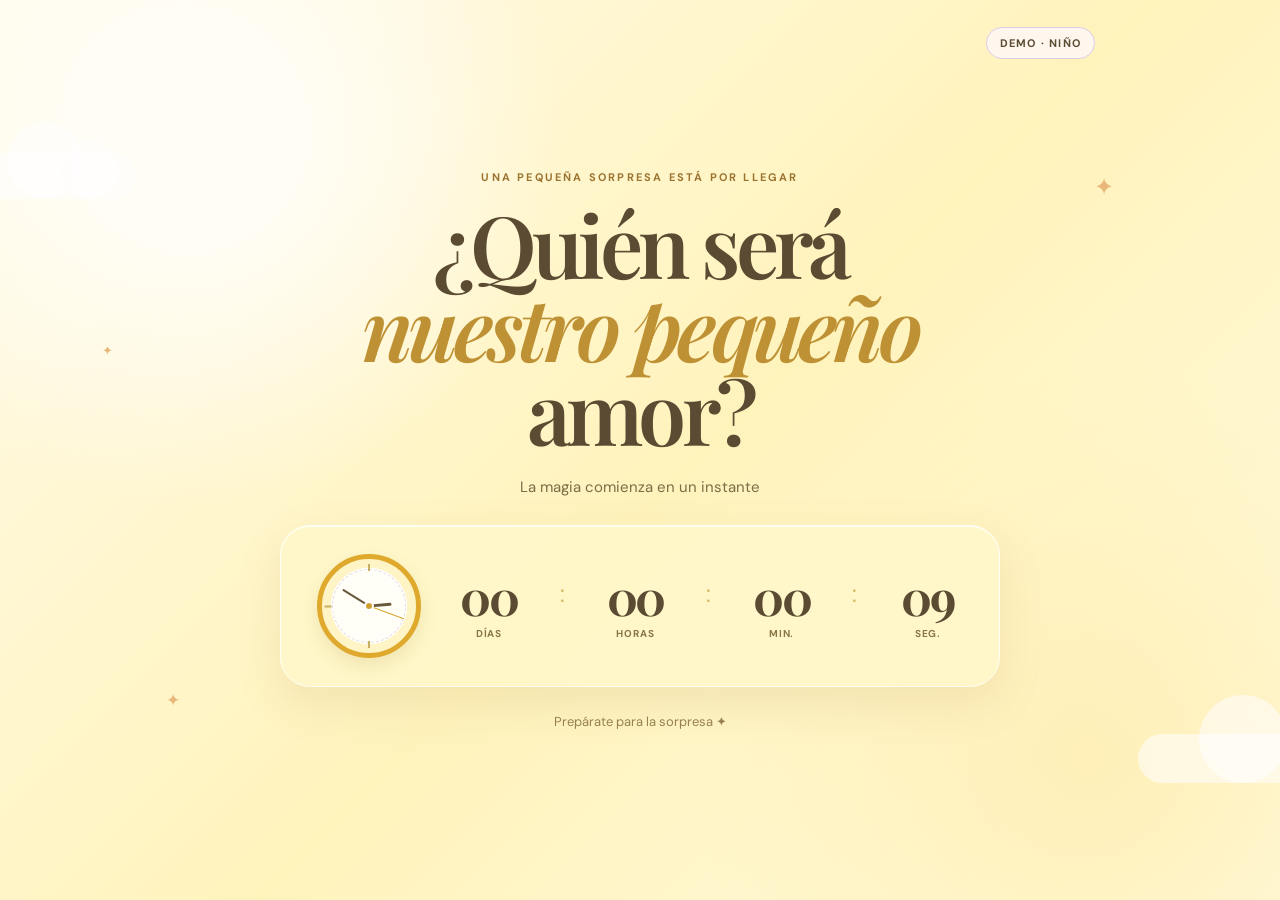
==== commit c7102c7c: "Use mobile-compatible vote requests" ====
--- a/demo-boy/index.html
+++ b/demo-boy/index.html
@@ -6,7 +6,7 @@
     <meta name="theme-color" content="#fff9f4" />
     <meta name="description" content="Demostración de revelación: niño." />
     <title>Una dulce sorpresa · Demo niño</title>
-    <link rel="stylesheet" href="../assets/styles.css?v=svg-icons-v1" />
+    <link rel="stylesheet" href="../assets/styles.css?v=mobile-fetch-v1" />
   </head>
   <body>
     <canvas id="celebration-canvas" aria-hidden="true"></canvas>
@@ -19,6 +19,6 @@
     </main>
     <section class="reveal-panel" aria-hidden="true"><div class="reveal-glow"></div><div class="balloon b-one"></div><div class="balloon b-two"></div><div class="balloon b-three"></div><div class="reveal-copy"><p class="eyebrow">La espera terminó</p><h2>Logan José</h2><p>Te esperamos con mucho amor.</p><button class="restart-button" id="restart" type="button">Ver la demo otra vez <span>↻</span></button></div></section>
     <script>window.REVEAL_CONFIG={mode:'demo',demoDurationMs:10000,result:'boy',title:'Logan José',subtitle:'Te esperamos con mucho amor.'};</script>
-    <script src="../assets/reveal.js?v=svg-icons-v1"></script>
+    <script src="../assets/reveal.js?v=mobile-fetch-v1"></script>
   </body>
 </html>
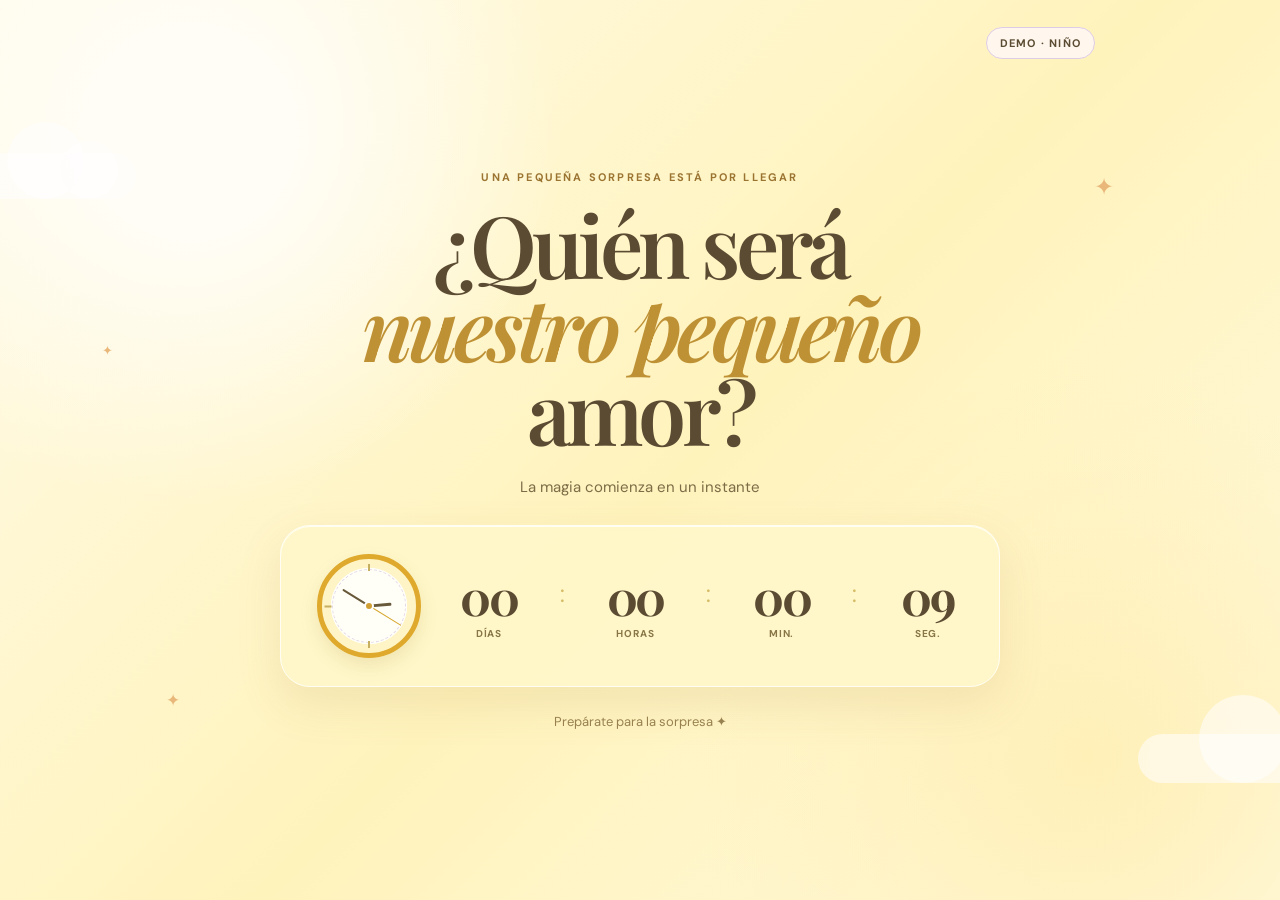
==== commit aa2ac129: "Improve mobile typography scaling" ====
--- a/demo-boy/index.html
+++ b/demo-boy/index.html
@@ -6,7 +6,7 @@
     <meta name="theme-color" content="#fff9f4" />
     <meta name="description" content="Demostración de revelación: niño." />
     <title>Una dulce sorpresa · Demo niño</title>
-    <link rel="stylesheet" href="../assets/styles.css?v=mobile-fetch-v1" />
+    <link rel="stylesheet" href="../assets/styles.css?v=mobile-type-v1" />
   </head>
   <body>
     <canvas id="celebration-canvas" aria-hidden="true"></canvas>
@@ -19,6 +19,6 @@
     </main>
     <section class="reveal-panel" aria-hidden="true"><div class="reveal-glow"></div><div class="balloon b-one"></div><div class="balloon b-two"></div><div class="balloon b-three"></div><div class="reveal-copy"><p class="eyebrow">La espera terminó</p><h2>Logan José</h2><p>Te esperamos con mucho amor.</p><button class="restart-button" id="restart" type="button">Ver la demo otra vez <span>↻</span></button></div></section>
     <script>window.REVEAL_CONFIG={mode:'demo',demoDurationMs:10000,result:'boy',title:'Logan José',subtitle:'Te esperamos con mucho amor.'};</script>
-    <script src="../assets/reveal.js?v=mobile-fetch-v1"></script>
+    <script src="../assets/reveal.js?v=mobile-type-v1"></script>
   </body>
 </html>
--- a/assets/styles.css
+++ b/assets/styles.css
@@ -20,5 +20,5 @@
 .final-seconds .countdown-card { animation:pulse 1s ease-in-out infinite; }.final-seconds .clock { border-color:#dea92c; } @keyframes pulse { 50% { transform:scale(1.018); box-shadow:0 12px 38px #d5a32c40; } }
 .reveal-panel { position:fixed; inset:0; z-index:5; display:grid; place-items:center; background:linear-gradient(135deg,#ffe6ef,#f8c8dc 47%,#eaa1c6); clip-path:circle(0% at 50% 50%); transition:clip-path 1.25s cubic-bezier(.22,1,.36,1); overflow:hidden; }.revealed .reveal-panel { clip-path:circle(150% at 50% 50%); }.is-boy .reveal-panel { background:linear-gradient(135deg,#e2f4ff,#b9ddfa 47%,#7cbae8); }.reveal-glow { position:absolute; width:min(75vw,680px); aspect-ratio:1; border-radius:50%; background:#ffffff80; filter:blur(24px); }.reveal-copy { position:relative; text-align:center; padding:24px; }.reveal-copy .eyebrow { color:#a34b74; }.is-boy .reveal-copy .eyebrow { color:#316c9b; }.reveal-copy h2 { margin:0; font:600 clamp(58px,11vw,130px)/.9 'Playfair Display',serif; letter-spacing:-.075em; color:#9d3f6f; }.is-boy .reveal-copy h2 { color:#28628e; }.reveal-copy p:not(.eyebrow) { margin:22px 0 32px; font-size:18px; }.restart-button { display:inline-flex; gap:12px; justify-content:center; align-items:center; border:0; border-radius:999px; padding:14px 23px; background:#fffdfc; color:#88526c; font:700 13px 'DM Sans',sans-serif; letter-spacing:.03em; text-decoration:none; box-shadow:0 10px 24px #97507124; cursor:pointer; transition:transform .2s,box-shadow .2s; }.restart-button:hover { transform:translateY(-2px); box-shadow:0 14px 30px #97507136; }.restart-button span { font-size:18px; }.balloon { position:absolute; width:65px; height:80px; border-radius:50% 50% 48% 48%; background:#fff3f7a8; animation:float 4s ease-in-out infinite; }.balloon::after { content:''; position:absolute; left:50%; top:79px; width:1px; height:130px; background:#ffffff96; transform:rotate(5deg); }.b-one { top:14%; left:13%; }.b-two { top:19%; right:16%; width:42px; height:55px; animation-delay:-1.5s; }.b-three { bottom:14%; right:11%; width:74px; height:91px; animation-delay:-2.5s; }.is-boy .balloon { background:#edf8ffb5; } @keyframes float { 50% { transform:translateY(-20px) rotate(3deg); } }
 #celebration-canvas { position:fixed; inset:0; z-index:10; pointer-events:none; }.landing { display:grid; place-items:center; }.landing-card { z-index:1; text-align:center; padding:45px 25px; }.landing-card h1 { margin:0; font:600 clamp(50px,8vw,88px)/.94 'Playfair Display',serif; letter-spacing:-.06em; }.landing-card p { margin:25px 0; color:#836f82; }.orb,.star { position:fixed; pointer-events:none; }.orb { border-radius:50%; filter:blur(.2px); }.orb-one { width:320px; height:320px; background:#f5d8e4a8; top:-90px; left:-75px; }.orb-two { width:260px; height:260px; background:#d9eafb; bottom:-80px; right:-50px; }.star { color:#e8b877; font-size:25px; }.s-one { top:22%; right:19%; }.s-two { bottom:23%; left:19%; }
-@media (max-width:620px) { .reveal-shell { justify-content:flex-start; padding-top:110px; }.demo-badge { right:50%; transform:translateX(50%); }.countdown-card { padding:23px 12px 24px; flex-direction:column; gap:17px; border-radius:25px; }.clock { width:88px; height:88px; }.hand-second { height:30px; }.hand-minute { height:26px; }.hand-hour { height:18px; }.counter { width:100%; }.counter div { min-width:0; }.counter strong { font-size:32px; }.counter i { font-size:18px; }.counter span { font-size:8px; }.hero-title { font-size:49px; }.vote-card { padding:23px 15px; }.vote-buttons { grid-template-columns:1fr; }.vote-results { gap:8px; }.vote-tally { padding:10px; }.balloon { transform:scale(.75); }.b-one { left:0; }.b-two { right:2%; }.b-three { right:-2%; } }
+@media (max-width:620px) { .reveal-shell { justify-content:flex-start; padding:94px 0 34px; }.demo-badge { right:50%; transform:translateX(50%); }.eyebrow { font-size:clamp(10px,2.8vw,12px); }.hero-title { font-size:clamp(52px,14.5vw,64px); line-height:.96; }.event-note { margin:23px 0 26px; font-size:clamp(15px,4vw,17px); }.countdown-card { padding:23px 12px 24px; flex-direction:column; gap:17px; border-radius:25px; }.clock { width:96px; height:96px; }.hand-second { height:33px; }.hand-minute { height:28px; }.hand-hour { height:19px; }.counter { width:100%; }.counter div { min-width:0; }.counter strong { font-size:clamp(34px,9vw,40px); }.counter i { font-size:21px; }.counter span { font-size:clamp(8px,2.25vw,10px); }.tiny-note { font-size:14px; }.vote-card { padding:25px 17px; }.vote-card h2 { font-size:clamp(31px,8vw,38px); }.vote-intro { font-size:15px; }.vote-buttons { grid-template-columns:1fr; }.vote-button { min-height:53px; font-size:15px; }.vote-status { font-size:13px; }.vote-results { gap:8px; }.vote-tally { padding:11px; }.vote-tally p { font-size:12px; }.vote-tally strong { font-size:23px; }.balloon { transform:scale(.75); }.b-one { left:0; }.b-two { right:2%; }.b-three { right:-2%; } }
 @media (prefers-reduced-motion:reduce) { *,*::before,*::after { animation-duration:.001ms!important; transition-duration:.001ms!important; } }
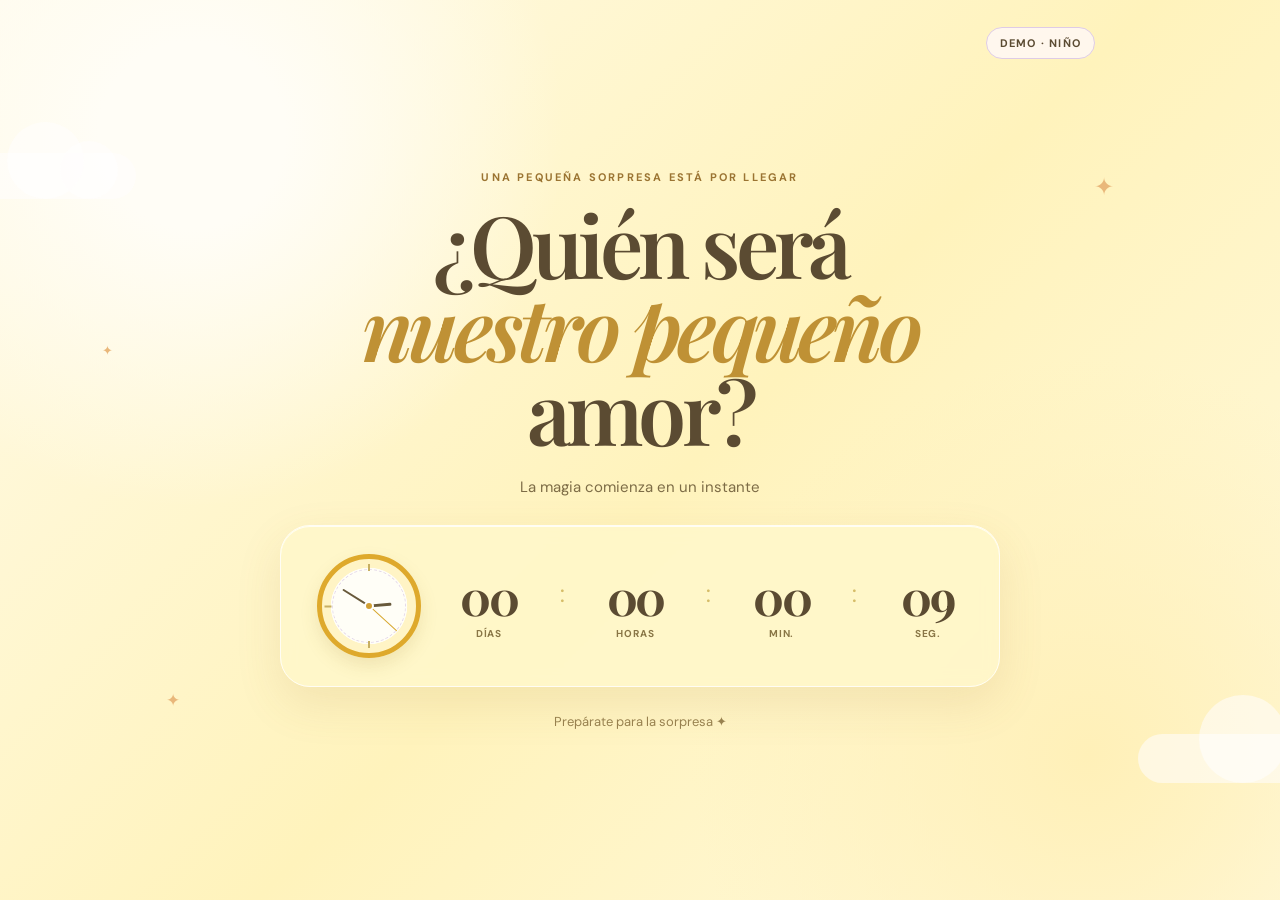
==== commit c4bd8c26: "Compact mobile reveal layout" ====
--- a/demo-boy/index.html
+++ b/demo-boy/index.html
@@ -6,7 +6,7 @@
     <meta name="theme-color" content="#fff9f4" />
     <meta name="description" content="Demostración de revelación: niño." />
     <title>Una dulce sorpresa · Demo niño</title>
-    <link rel="stylesheet" href="../assets/styles.css?v=mobile-type-v1" />
+    <link rel="stylesheet" href="../assets/styles.css?v=mobile-compact-v1" />
   </head>
   <body>
     <canvas id="celebration-canvas" aria-hidden="true"></canvas>
@@ -19,6 +19,6 @@
     </main>
     <section class="reveal-panel" aria-hidden="true"><div class="reveal-glow"></div><div class="balloon b-one"></div><div class="balloon b-two"></div><div class="balloon b-three"></div><div class="reveal-copy"><p class="eyebrow">La espera terminó</p><h2>Logan José</h2><p>Te esperamos con mucho amor.</p><button class="restart-button" id="restart" type="button">Ver la demo otra vez <span>↻</span></button></div></section>
     <script>window.REVEAL_CONFIG={mode:'demo',demoDurationMs:10000,result:'boy',title:'Logan José',subtitle:'Te esperamos con mucho amor.'};</script>
-    <script src="../assets/reveal.js?v=mobile-type-v1"></script>
+    <script src="../assets/reveal.js?v=mobile-compact-v1"></script>
   </body>
 </html>
--- a/assets/styles.css
+++ b/assets/styles.css
@@ -20,5 +20,5 @@
 .final-seconds .countdown-card { animation:pulse 1s ease-in-out infinite; }.final-seconds .clock { border-color:#dea92c; } @keyframes pulse { 50% { transform:scale(1.018); box-shadow:0 12px 38px #d5a32c40; } }
 .reveal-panel { position:fixed; inset:0; z-index:5; display:grid; place-items:center; background:linear-gradient(135deg,#ffe6ef,#f8c8dc 47%,#eaa1c6); clip-path:circle(0% at 50% 50%); transition:clip-path 1.25s cubic-bezier(.22,1,.36,1); overflow:hidden; }.revealed .reveal-panel { clip-path:circle(150% at 50% 50%); }.is-boy .reveal-panel { background:linear-gradient(135deg,#e2f4ff,#b9ddfa 47%,#7cbae8); }.reveal-glow { position:absolute; width:min(75vw,680px); aspect-ratio:1; border-radius:50%; background:#ffffff80; filter:blur(24px); }.reveal-copy { position:relative; text-align:center; padding:24px; }.reveal-copy .eyebrow { color:#a34b74; }.is-boy .reveal-copy .eyebrow { color:#316c9b; }.reveal-copy h2 { margin:0; font:600 clamp(58px,11vw,130px)/.9 'Playfair Display',serif; letter-spacing:-.075em; color:#9d3f6f; }.is-boy .reveal-copy h2 { color:#28628e; }.reveal-copy p:not(.eyebrow) { margin:22px 0 32px; font-size:18px; }.restart-button { display:inline-flex; gap:12px; justify-content:center; align-items:center; border:0; border-radius:999px; padding:14px 23px; background:#fffdfc; color:#88526c; font:700 13px 'DM Sans',sans-serif; letter-spacing:.03em; text-decoration:none; box-shadow:0 10px 24px #97507124; cursor:pointer; transition:transform .2s,box-shadow .2s; }.restart-button:hover { transform:translateY(-2px); box-shadow:0 14px 30px #97507136; }.restart-button span { font-size:18px; }.balloon { position:absolute; width:65px; height:80px; border-radius:50% 50% 48% 48%; background:#fff3f7a8; animation:float 4s ease-in-out infinite; }.balloon::after { content:''; position:absolute; left:50%; top:79px; width:1px; height:130px; background:#ffffff96; transform:rotate(5deg); }.b-one { top:14%; left:13%; }.b-two { top:19%; right:16%; width:42px; height:55px; animation-delay:-1.5s; }.b-three { bottom:14%; right:11%; width:74px; height:91px; animation-delay:-2.5s; }.is-boy .balloon { background:#edf8ffb5; } @keyframes float { 50% { transform:translateY(-20px) rotate(3deg); } }
 #celebration-canvas { position:fixed; inset:0; z-index:10; pointer-events:none; }.landing { display:grid; place-items:center; }.landing-card { z-index:1; text-align:center; padding:45px 25px; }.landing-card h1 { margin:0; font:600 clamp(50px,8vw,88px)/.94 'Playfair Display',serif; letter-spacing:-.06em; }.landing-card p { margin:25px 0; color:#836f82; }.orb,.star { position:fixed; pointer-events:none; }.orb { border-radius:50%; filter:blur(.2px); }.orb-one { width:320px; height:320px; background:#f5d8e4a8; top:-90px; left:-75px; }.orb-two { width:260px; height:260px; background:#d9eafb; bottom:-80px; right:-50px; }.star { color:#e8b877; font-size:25px; }.s-one { top:22%; right:19%; }.s-two { bottom:23%; left:19%; }
-@media (max-width:620px) { .reveal-shell { justify-content:flex-start; padding:94px 0 34px; }.demo-badge { right:50%; transform:translateX(50%); }.eyebrow { font-size:clamp(10px,2.8vw,12px); }.hero-title { font-size:clamp(52px,14.5vw,64px); line-height:.96; }.event-note { margin:23px 0 26px; font-size:clamp(15px,4vw,17px); }.countdown-card { padding:23px 12px 24px; flex-direction:column; gap:17px; border-radius:25px; }.clock { width:96px; height:96px; }.hand-second { height:33px; }.hand-minute { height:28px; }.hand-hour { height:19px; }.counter { width:100%; }.counter div { min-width:0; }.counter strong { font-size:clamp(34px,9vw,40px); }.counter i { font-size:21px; }.counter span { font-size:clamp(8px,2.25vw,10px); }.tiny-note { font-size:14px; }.vote-card { padding:25px 17px; }.vote-card h2 { font-size:clamp(31px,8vw,38px); }.vote-intro { font-size:15px; }.vote-buttons { grid-template-columns:1fr; }.vote-button { min-height:53px; font-size:15px; }.vote-status { font-size:13px; }.vote-results { gap:8px; }.vote-tally { padding:11px; }.vote-tally p { font-size:12px; }.vote-tally strong { font-size:23px; }.balloon { transform:scale(.75); }.b-one { left:0; }.b-two { right:2%; }.b-three { right:-2%; } }
+@media (max-width:620px) { .reveal-shell { justify-content:flex-start; padding:54px 0 24px; }.demo-badge { top:16px; right:50%; transform:translateX(50%); }.eyebrow { margin-bottom:11px; font-size:clamp(10px,2.8vw,12px); }.hero-title { font-size:clamp(52px,14.5vw,64px); line-height:.96; }.event-note { margin:15px 0 18px; font-size:clamp(15px,4vw,17px); }.countdown-card { padding:18px 12px 19px; flex-direction:column; gap:12px; border-radius:25px; }.clock { width:88px; height:88px; }.hand-second { height:30px; }.hand-minute { height:26px; }.hand-hour { height:18px; }.counter { width:100%; }.counter div { min-width:0; }.counter strong { font-size:clamp(34px,9vw,40px); }.counter i { font-size:21px; }.counter span { font-size:clamp(8px,2.25vw,10px); }.tiny-note { margin:17px 0 0; font-size:14px; }.vote-card { margin-top:17px; padding:19px 17px; }.vote-card .eyebrow { margin-bottom:6px; }.vote-card h2 { font-size:clamp(31px,8vw,38px); }.vote-intro { margin:7px 0 13px; font-size:15px; }.vote-buttons { grid-template-columns:1fr; gap:8px; }.vote-button { min-height:49px; font-size:15px; }.vote-status { min-height:16px; margin:11px 0 4px; font-size:13px; }.vote-results { gap:8px; margin-top:6px; }.vote-tally { padding:9px; }.vote-tally p { margin-top:5px; font-size:12px; }.vote-tally strong { font-size:23px; }.balloon { transform:scale(.75); }.b-one { left:0; }.b-two { right:2%; }.b-three { right:-2%; } }
 @media (prefers-reduced-motion:reduce) { *,*::before,*::after { animation-duration:.001ms!important; transition-duration:.001ms!important; } }
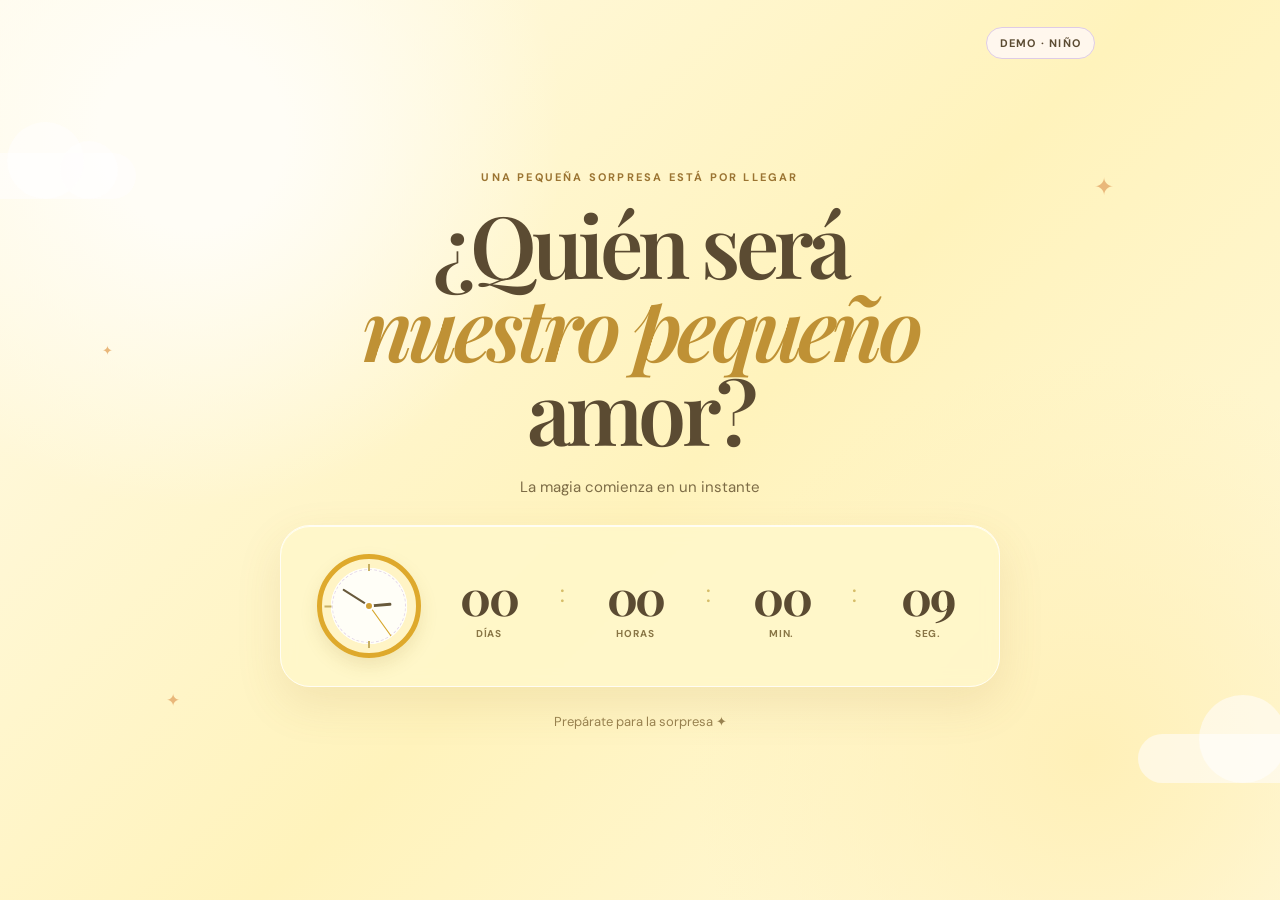
==== commit 41c7fafd: "Pad mobile countdown edges" ====
--- a/demo-boy/index.html
+++ b/demo-boy/index.html
@@ -6,7 +6,7 @@
     <meta name="theme-color" content="#fff9f4" />
     <meta name="description" content="Demostración de revelación: niño." />
     <title>Una dulce sorpresa · Demo niño</title>
-    <link rel="stylesheet" href="../assets/styles.css?v=mobile-compact-v1" />
+    <link rel="stylesheet" href="../assets/styles.css?v=mobile-counter-v1" />
   </head>
   <body>
     <canvas id="celebration-canvas" aria-hidden="true"></canvas>
--- a/assets/styles.css
+++ b/assets/styles.css
@@ -20,5 +20,5 @@
 .final-seconds .countdown-card { animation:pulse 1s ease-in-out infinite; }.final-seconds .clock { border-color:#dea92c; } @keyframes pulse { 50% { transform:scale(1.018); box-shadow:0 12px 38px #d5a32c40; } }
 .reveal-panel { position:fixed; inset:0; z-index:5; display:grid; place-items:center; background:linear-gradient(135deg,#ffe6ef,#f8c8dc 47%,#eaa1c6); clip-path:circle(0% at 50% 50%); transition:clip-path 1.25s cubic-bezier(.22,1,.36,1); overflow:hidden; }.revealed .reveal-panel { clip-path:circle(150% at 50% 50%); }.is-boy .reveal-panel { background:linear-gradient(135deg,#e2f4ff,#b9ddfa 47%,#7cbae8); }.reveal-glow { position:absolute; width:min(75vw,680px); aspect-ratio:1; border-radius:50%; background:#ffffff80; filter:blur(24px); }.reveal-copy { position:relative; text-align:center; padding:24px; }.reveal-copy .eyebrow { color:#a34b74; }.is-boy .reveal-copy .eyebrow { color:#316c9b; }.reveal-copy h2 { margin:0; font:600 clamp(58px,11vw,130px)/.9 'Playfair Display',serif; letter-spacing:-.075em; color:#9d3f6f; }.is-boy .reveal-copy h2 { color:#28628e; }.reveal-copy p:not(.eyebrow) { margin:22px 0 32px; font-size:18px; }.restart-button { display:inline-flex; gap:12px; justify-content:center; align-items:center; border:0; border-radius:999px; padding:14px 23px; background:#fffdfc; color:#88526c; font:700 13px 'DM Sans',sans-serif; letter-spacing:.03em; text-decoration:none; box-shadow:0 10px 24px #97507124; cursor:pointer; transition:transform .2s,box-shadow .2s; }.restart-button:hover { transform:translateY(-2px); box-shadow:0 14px 30px #97507136; }.restart-button span { font-size:18px; }.balloon { position:absolute; width:65px; height:80px; border-radius:50% 50% 48% 48%; background:#fff3f7a8; animation:float 4s ease-in-out infinite; }.balloon::after { content:''; position:absolute; left:50%; top:79px; width:1px; height:130px; background:#ffffff96; transform:rotate(5deg); }.b-one { top:14%; left:13%; }.b-two { top:19%; right:16%; width:42px; height:55px; animation-delay:-1.5s; }.b-three { bottom:14%; right:11%; width:74px; height:91px; animation-delay:-2.5s; }.is-boy .balloon { background:#edf8ffb5; } @keyframes float { 50% { transform:translateY(-20px) rotate(3deg); } }
 #celebration-canvas { position:fixed; inset:0; z-index:10; pointer-events:none; }.landing { display:grid; place-items:center; }.landing-card { z-index:1; text-align:center; padding:45px 25px; }.landing-card h1 { margin:0; font:600 clamp(50px,8vw,88px)/.94 'Playfair Display',serif; letter-spacing:-.06em; }.landing-card p { margin:25px 0; color:#836f82; }.orb,.star { position:fixed; pointer-events:none; }.orb { border-radius:50%; filter:blur(.2px); }.orb-one { width:320px; height:320px; background:#f5d8e4a8; top:-90px; left:-75px; }.orb-two { width:260px; height:260px; background:#d9eafb; bottom:-80px; right:-50px; }.star { color:#e8b877; font-size:25px; }.s-one { top:22%; right:19%; }.s-two { bottom:23%; left:19%; }
-@media (max-width:620px) { .reveal-shell { justify-content:flex-start; padding:54px 0 24px; }.demo-badge { top:16px; right:50%; transform:translateX(50%); }.eyebrow { margin-bottom:11px; font-size:clamp(10px,2.8vw,12px); }.hero-title { font-size:clamp(52px,14.5vw,64px); line-height:.96; }.event-note { margin:15px 0 18px; font-size:clamp(15px,4vw,17px); }.countdown-card { padding:18px 12px 19px; flex-direction:column; gap:12px; border-radius:25px; }.clock { width:88px; height:88px; }.hand-second { height:30px; }.hand-minute { height:26px; }.hand-hour { height:18px; }.counter { width:100%; }.counter div { min-width:0; }.counter strong { font-size:clamp(34px,9vw,40px); }.counter i { font-size:21px; }.counter span { font-size:clamp(8px,2.25vw,10px); }.tiny-note { margin:17px 0 0; font-size:14px; }.vote-card { margin-top:17px; padding:19px 17px; }.vote-card .eyebrow { margin-bottom:6px; }.vote-card h2 { font-size:clamp(31px,8vw,38px); }.vote-intro { margin:7px 0 13px; font-size:15px; }.vote-buttons { grid-template-columns:1fr; gap:8px; }.vote-button { min-height:49px; font-size:15px; }.vote-status { min-height:16px; margin:11px 0 4px; font-size:13px; }.vote-results { gap:8px; margin-top:6px; }.vote-tally { padding:9px; }.vote-tally p { margin-top:5px; font-size:12px; }.vote-tally strong { font-size:23px; }.balloon { transform:scale(.75); }.b-one { left:0; }.b-two { right:2%; }.b-three { right:-2%; } }
+@media (max-width:620px) { .reveal-shell { justify-content:flex-start; padding:54px 0 24px; }.demo-badge { top:16px; right:50%; transform:translateX(50%); }.eyebrow { margin-bottom:11px; font-size:clamp(10px,2.8vw,12px); }.hero-title { font-size:clamp(52px,14.5vw,64px); line-height:.96; }.event-note { margin:15px 0 18px; font-size:clamp(15px,4vw,17px); }.countdown-card { padding:18px 12px 19px; flex-direction:column; gap:12px; border-radius:25px; }.clock { width:88px; height:88px; }.hand-second { height:30px; }.hand-minute { height:26px; }.hand-hour { height:18px; }.counter { width:100%; padding:0 9px; }.counter div { min-width:0; }.counter strong { font-size:clamp(34px,9vw,40px); }.counter i { font-size:21px; }.counter span { font-size:clamp(8px,2.25vw,10px); }.tiny-note { margin:17px 0 0; font-size:14px; }.vote-card { margin-top:17px; padding:19px 17px; }.vote-card .eyebrow { margin-bottom:6px; }.vote-card h2 { font-size:clamp(31px,8vw,38px); }.vote-intro { margin:7px 0 13px; font-size:15px; }.vote-buttons { grid-template-columns:1fr; gap:8px; }.vote-button { min-height:49px; font-size:15px; }.vote-status { min-height:16px; margin:11px 0 4px; font-size:13px; }.vote-results { gap:8px; margin-top:6px; }.vote-tally { padding:9px; }.vote-tally p { margin-top:5px; font-size:12px; }.vote-tally strong { font-size:23px; }.balloon { transform:scale(.75); }.b-one { left:0; }.b-two { right:2%; }.b-three { right:-2%; } }
 @media (prefers-reduced-motion:reduce) { *,*::before,*::after { animation-duration:.001ms!important; transition-duration:.001ms!important; } }
